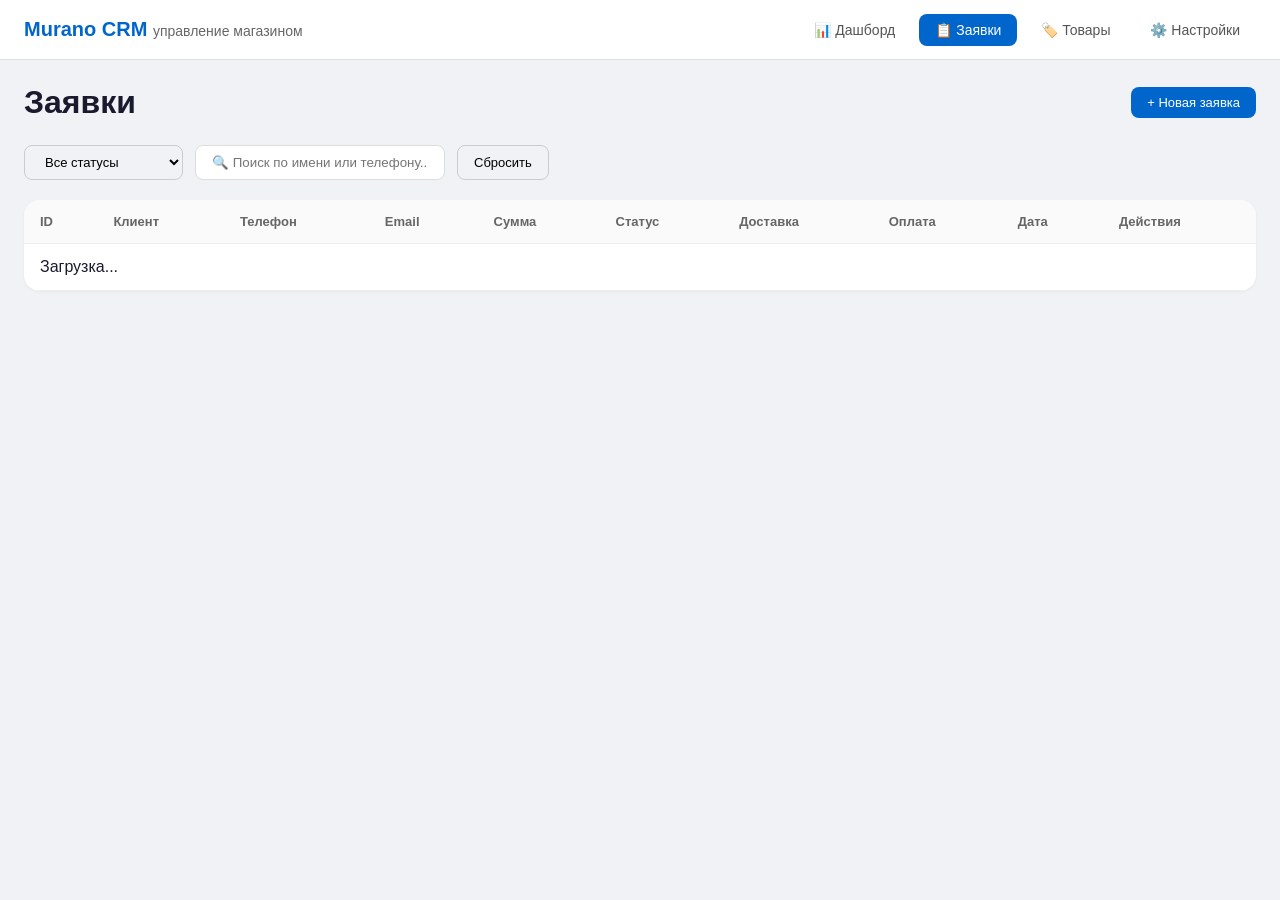
==== orders.html @ fb4918bf "Create orders.html" ====
<!DOCTYPE html>
<html lang="ru">
<head>
    <meta charset="UTF-8">
    <meta name="viewport" content="width=device-width, initial-scale=1.0">
    <title>Murano CRM — Заявки</title>
    <link rel="stylesheet" href="css/crm.css">
</head>
<body>
    <header class="crm-header">
        <div class="logo">Murano CRM <span>управление магазином</span></div>
        <nav class="crm-nav">
            <a href="index.html" class="nav-link">📊 Дашборд</a>
            <a href="orders.html" class="nav-link active">📋 Заявки</a>
            <a href="products.html" class="nav-link">🏷️ Товары</a>
            <a href="settings.html" class="nav-link">⚙️ Настройки</a>
        </nav>
    </header>
    
    <main class="crm-container">
        <div style="display: flex; justify-content: space-between; align-items: center; margin-bottom: 24px;">
            <h1>Заявки</h1>
            <button class="btn btn-primary" onclick="openLeadModal()">+ Новая заявка</button>
        </div>
        
        <!-- Фильтры -->
        <div style="display: flex; gap: 12px; margin-bottom: 20px; flex-wrap: wrap;">
            <select id="status-filter" class="btn btn-outline" style="padding: 8px 16px;" onchange="filterLeads()">
                <option value="all">Все статусы</option>
                <option value="new">🆕 Новые</option>
                <option value="processing">⏳ В обработке</option>
                <option value="completed">✅ Завершённые</option>
                <option value="cancelled">❌ Отменённые</option>
            </select>
            <input type="text" id="search-input" placeholder="🔍 Поиск по имени или телефону..." style="padding: 8px 16px; border: 1px solid #ddd; border-radius: 8px; width: 250px;" onkeyup="filterLeads()">
            <button class="btn btn-outline" onclick="resetFilters()">Сбросить</button>
        </div>
        
        <!-- Таблица заявок -->
        <div class="table-wrapper">
            <table style="width: 100%;">
                <thead>
                    <tr>
                        <th>ID</th>
                        <th>Клиент</th>
                        <th>Телефон</th>
                        <th>Email</th>
                        <th>Сумма</th>
                        <th>Статус</th>
                        <th>Доставка</th>
                        <th>Оплата</th>
                        <th>Дата</th>
                        <th>Действия</th>
                    </tr>
                </thead>
                <tbody id="leads-table-body">
                    <tr><td colspan="10">Загрузка...</td></tr>
                </tbody>
            </table>
        </div>
    </main>
    
    <!-- Модальное окно для редактирования/добавления заявки -->
    <div id="lead-modal" class="modal">
        <div class="modal-content">
            <div class="modal-header">
                <h3 id="modal-title">Новая заявка</h3>
                <span class="modal-close" onclick="closeModal()">&times;</span>
            </div>
            <div id="modal-body">
                <!-- Форма будет вставлена через JS -->
            </div>
        </div>
    </div>
    
    <script src="js/crm-core.js"></script>
    <script src="js/orders.js"></script>
</body>
</html>
---- css/crm.css ----
/* CRM Styles — минималистичная админка */
* {
    margin: 0;
    padding: 0;
    box-sizing: border-box;
}

body {
    font-family: -apple-system, BlinkMacSystemFont, 'Segoe UI', Roboto, sans-serif;
    background: #f0f2f5;
    color: #1a1a2e;
}

/* Шапка CRM */
.crm-header {
    background: white;
    border-bottom: 1px solid #e0e0e0;
    padding: 0 24px;
    height: 60px;
    display: flex;
    align-items: center;
    justify-content: space-between;
    position: sticky;
    top: 0;
    z-index: 100;
}

.logo {
    font-size: 20px;
    font-weight: 600;
    color: #0066cc;
}

.logo span {
    color: #666;
    font-weight: normal;
    font-size: 14px;
}

/* Навигация */
.crm-nav {
    display: flex;
    gap: 8px;
}

.nav-link {
    padding: 8px 16px;
    border-radius: 8px;
    text-decoration: none;
    color: #555;
    font-size: 14px;
    transition: all 0.2s;
}

.nav-link:hover {
    background: #f0f2f5;
}

.nav-link.active {
    background: #0066cc;
    color: white;
}

/* Основной контент */
.crm-container {
    max-width: 1400px;
    margin: 0 auto;
    padding: 24px;
}

/* Карточки на дашборде */
.stats-grid {
    display: grid;
    grid-template-columns: repeat(auto-fit, minmax(200px, 1fr));
    gap: 20px;
    margin-bottom: 32px;
}

.stat-card {
    background: white;
    border-radius: 16px;
    padding: 20px;
    box-shadow: 0 1px 3px rgba(0,0,0,0.05);
    transition: transform 0.2s;
}

.stat-card:hover {
    transform: translateY(-2px);
}

.stat-title {
    font-size: 14px;
    color: #666;
    margin-bottom: 8px;
}

.stat-value {
    font-size: 32px;
    font-weight: 700;
    color: #1a1a2e;
}

.stat-value.small {
    font-size: 24px;
}

/* Таблицы */
.table-wrapper {
    background: white;
    border-radius: 16px;
    overflow: hidden;
    box-shadow: 0 1px 3px rgba(0,0,0,0.05);
}

table {
    width: 100%;
    border-collapse: collapse;
}

th, td {
    padding: 14px 16px;
    text-align: left;
    border-bottom: 1px solid #eee;
}

th {
    background: #fafafa;
    font-weight: 600;
    font-size: 13px;
    color: #666;
}

tr:hover {
    background: #f8f9ff;
}

/* Статусы */
.status-badge {
    display: inline-block;
    padding: 4px 12px;
    border-radius: 20px;
    font-size: 12px;
    font-weight: 500;
}

.status-new { background: #e3f2fd; color: #0066cc; }
.status-processing { background: #fff3e0; color: #ff9800; }
.status-completed { background: #e8f5e9; color: #4caf50; }
.status-cancelled { background: #ffebee; color: #f44336; }

/* Кнопки */
.btn {
    padding: 8px 16px;
    border-radius: 8px;
    border: none;
    cursor: pointer;
    font-size: 13px;
    transition: all 0.2s;
}

.btn-primary {
    background: #0066cc;
    color: white;
}

.btn-primary:hover {
    background: #0052a3;
}

.btn-outline {
    background: transparent;
    border: 1px solid #ccc;
}

.btn-outline:hover {
    background: #f5f5f5;
}

.btn-danger {
    background: #f44336;
    color: white;
}

.btn-danger:hover {
    background: #d32f2f;
}

.btn-sm {
    padding: 4px 12px;
    font-size: 12px;
}

/* Модальное окно */
.modal {
    display: none;
    position: fixed;
    top: 0;
    left: 0;
    width: 100%;
    height: 100%;
    background: rgba(0,0,0,0.5);
    justify-content: center;
    align-items: center;
    z-index: 1000;
}

.modal.active {
    display: flex;
}

.modal-content {
    background: white;
    border-radius: 20px;
    padding: 24px;
    width: 90%;
    max-width: 500px;
    max-height: 80vh;
    overflow-y: auto;
}

.modal-header {
    display: flex;
    justify-content: space-between;
    align-items: center;
    margin-bottom: 20px;
    padding-bottom: 12px;
    border-bottom: 1px solid #eee;
}

.modal-close {
    cursor: pointer;
    font-size: 24px;
    color: #999;
}

.form-group {
    margin-bottom: 16px;
}

.form-group label {
    display: block;
    margin-bottom: 6px;
    font-size: 13px;
    font-weight: 500;
    color: #333;
}

.form-group input,
.form-group select,
.form-group textarea {
    width: 100%;
    padding: 10px 12px;
    border: 1px solid #ddd;
    border-radius: 8px;
    font-size: 14px;
}

.form-actions {
    display: flex;
    gap: 12px;
    justify-content: flex-end;
    margin-top: 24px;
}

/* Карточки товаров */
.products-grid {
    display: grid;
    grid-template-columns: repeat(auto-fill, minmax(280px, 1fr));
    gap: 20px;
    margin-bottom: 24px;
}

.product-card {
    background: white;
    border-radius: 16px;
    padding: 16px;
    box-shadow: 0 1px 3px rgba(0,0,0,0.05);
}

.product-title {
    font-size: 16px;
    font-weight: 600;
    margin-bottom: 8px;
}

.product-price {
    color: #0066cc;
    font-size: 20px;
    font-weight: 700;
    margin: 8px 0;
}

.product-actions {
    display: flex;
    gap: 8px;
    margin-top: 12px;
}

/* Настройки */
.settings-section {
    background: white;
    border-radius: 16px;
    padding: 24px;
    margin-bottom: 24px;
}

.settings-section h3 {
    margin-bottom: 16px;
    padding-bottom: 8px;
    border-bottom: 1px solid #eee;
}

.settings-item {
    display: flex;
    justify-content: space-between;
    align-items: center;
    padding: 12px 0;
    border-bottom: 1px solid #f0f0f0;
}

.method-list {
    list-style: none;
    padding: 0;
}

.method-list li {
    display: flex;
    justify-content: space-between;
    align-items: center;
    padding: 8px 0;
}
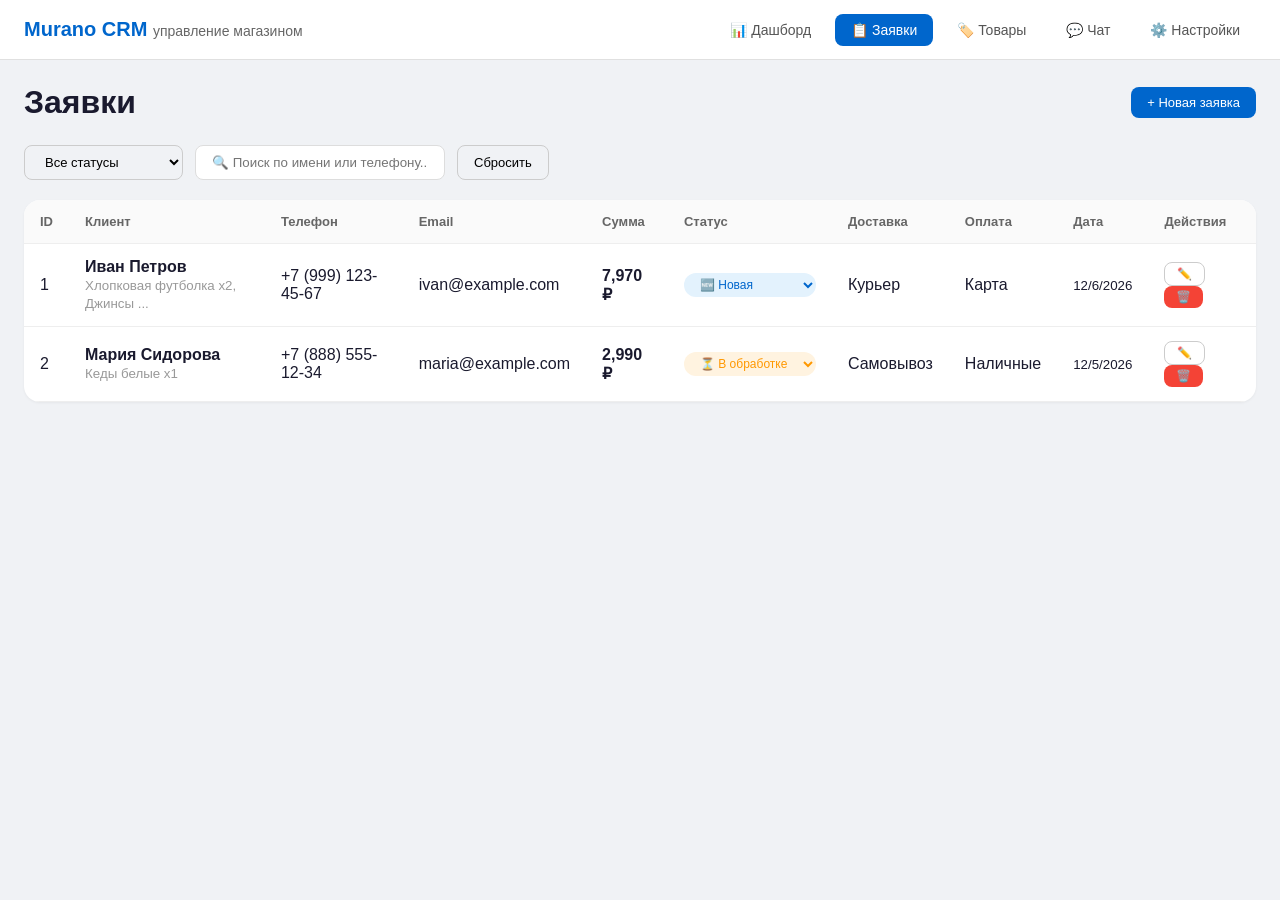
==== commit d40e7e76: "Update orders.html" ====
--- a/orders.html
+++ b/orders.html
@@ -13,6 +13,7 @@
             <a href="index.html" class="nav-link">📊 Дашборд</a>
             <a href="orders.html" class="nav-link active">📋 Заявки</a>
             <a href="products.html" class="nav-link">🏷️ Товары</a>
+            <a href="chat.html" class="nav-link">💬 Чат</a>
             <a href="settings.html" class="nav-link">⚙️ Настройки</a>
         </nav>
     </header>
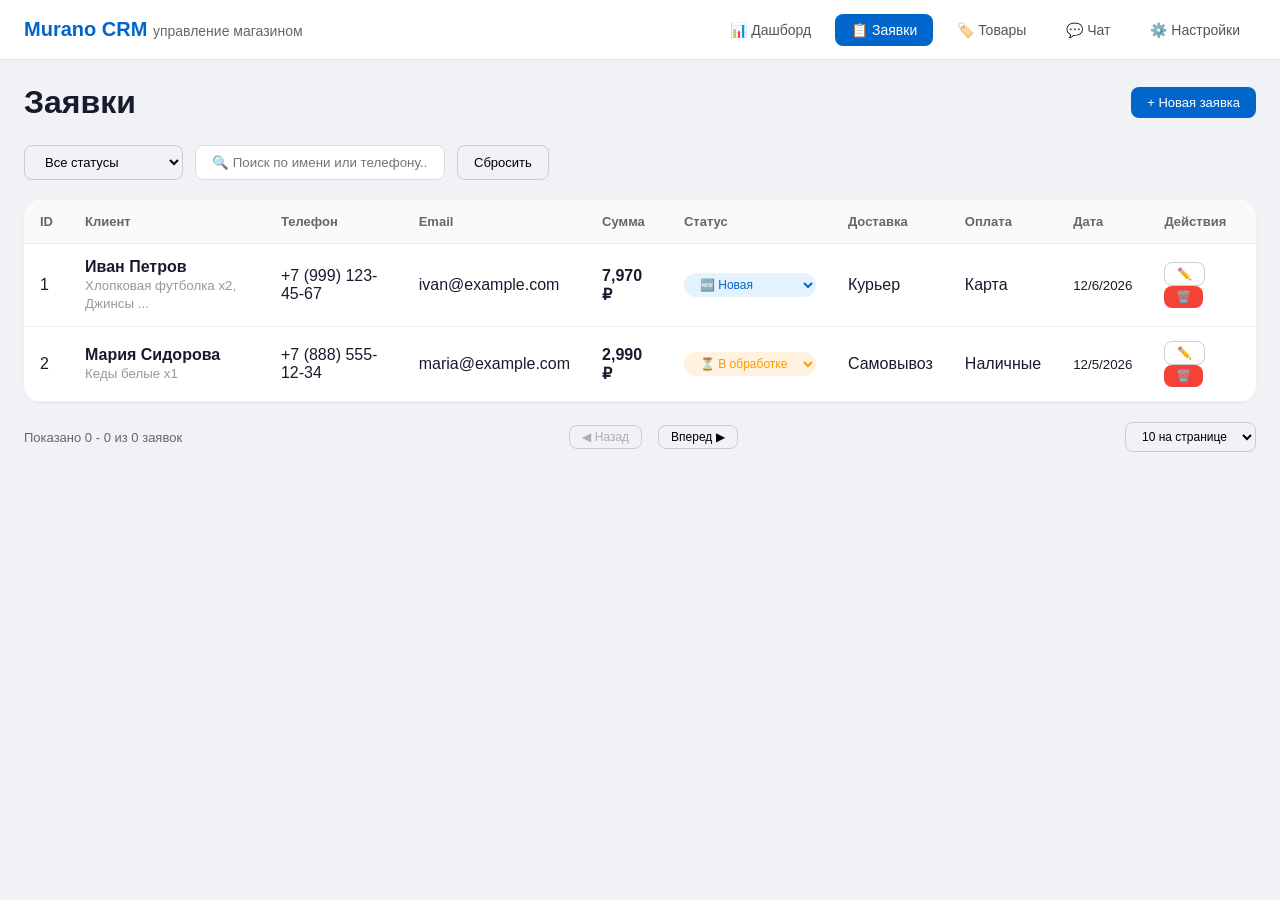
==== commit af4db9f9: "Update orders.html" ====
--- a/orders.html
+++ b/orders.html
@@ -38,27 +38,47 @@
         </div>
         
         <!-- Таблица заявок -->
-        <div class="table-wrapper">
-            <table style="width: 100%;">
-                <thead>
-                    <tr>
-                        <th>ID</th>
-                        <th>Клиент</th>
-                        <th>Телефон</th>
-                        <th>Email</th>
-                        <th>Сумма</th>
-                        <th>Статус</th>
-                        <th>Доставка</th>
-                        <th>Оплата</th>
-                        <th>Дата</th>
-                        <th>Действия</th>
-                    </tr>
-                </thead>
-                <tbody id="leads-table-body">
-                    <tr><td colspan="10">Загрузка...</td></tr>
-                </tbody>
-            </table>
-        </div>
+<div class="table-wrapper">
+    <table style="width: 100%;">
+        <thead>
+            <tr>
+                <th>ID</th>
+                <th>Клиент</th>
+                <th>Телефон</th>
+                <th>Email</th>
+                <th>Сумма</th>
+                <th>Статус</th>
+                <th>Доставка</th>
+                <th>Оплата</th>
+                <th>Дата</th>
+                <th>Действия</th>
+            </tr>
+        </thead>
+        <tbody id="leads-table-body">
+            <tr><td colspan="10">Загрузка...</td></tr>
+        </tbody>
+    </table>
+</div>
+
+<!-- Блок пагинации -->
+<div id="pagination-container" style="display: flex; justify-content: space-between; align-items: center; margin-top: 20px; flex-wrap: wrap; gap: 12px;">
+    <div style="font-size: 13px; color: #666;">
+        Показано <span id="pagination-start">0</span> - <span id="pagination-end">0</span> из <span id="pagination-total">0</span> заявок
+    </div>
+    <div style="display: flex; gap: 8px;">
+        <button id="prev-page" class="btn btn-outline btn-sm" onclick="changePage(-1)" disabled>◀ Назад</button>
+        <span id="page-numbers" style="display: flex; gap: 6px;"></span>
+        <button id="next-page" class="btn btn-outline btn-sm" onclick="changePage(1)">Вперед ▶</button>
+    </div>
+    <div>
+        <select id="per-page-select" class="btn btn-outline btn-sm" onchange="changePerPage()" style="padding: 6px 12px;">
+            <option value="5">5 на странице</option>
+            <option value="10" selected>10 на странице</option>
+            <option value="20">20 на странице</option>
+            <option value="50">50 на странице</option>
+        </select>
+    </div>
+</div>
     </main>
     
     <!-- Модальное окно для редактирования/добавления заявки -->
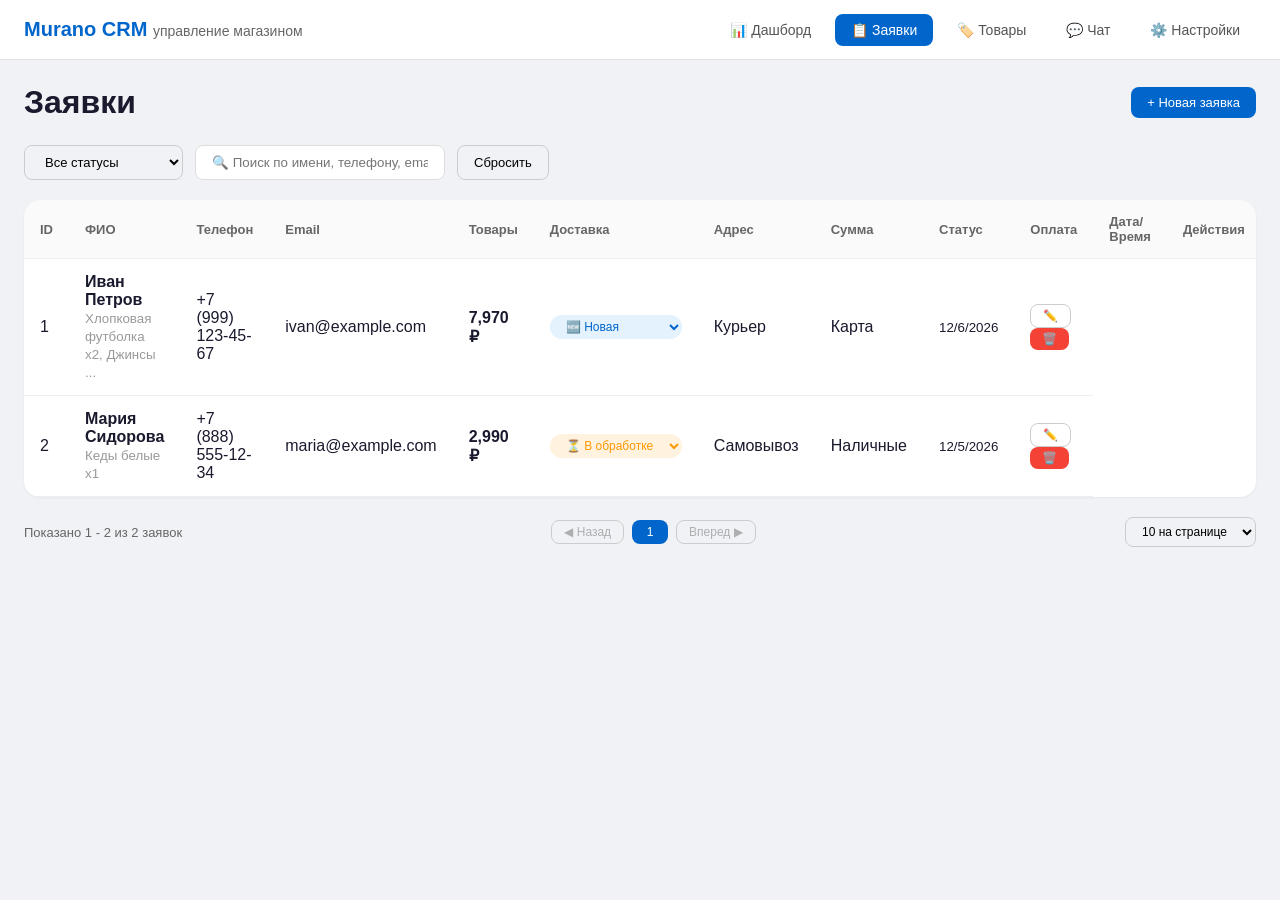
==== commit 6a6e8ba5: "Update orders.html" ====
--- a/orders.html
+++ b/orders.html
@@ -19,7 +19,7 @@
     </header>
     
     <main class="crm-container">
-        <div style="display: flex; justify-content: space-between; align-items: center; margin-bottom: 24px;">
+        <div style="display: flex; justify-content: space-between; align-items: center; margin-bottom: 24px; flex-wrap: wrap; gap: 12px;">
             <h1>Заявки</h1>
             <button class="btn btn-primary" onclick="openLeadModal()">+ Новая заявка</button>
         </div>
@@ -33,64 +33,64 @@
                 <option value="completed">✅ Завершённые</option>
                 <option value="cancelled">❌ Отменённые</option>
             </select>
-            <input type="text" id="search-input" placeholder="🔍 Поиск по имени или телефону..." style="padding: 8px 16px; border: 1px solid #ddd; border-radius: 8px; width: 250px;" onkeyup="filterLeads()">
+            <input type="text" id="search-input" placeholder="🔍 Поиск по имени, телефону, email..." style="padding: 8px 16px; border: 1px solid #ddd; border-radius: 8px; width: 250px;" onkeyup="filterLeads()">
             <button class="btn btn-outline" onclick="resetFilters()">Сбросить</button>
         </div>
         
         <!-- Таблица заявок -->
-<div class="table-wrapper">
-    <table style="width: 100%;">
-        <thead>
-            <tr>
-                <th>ID</th>
-                <th>Клиент</th>
-                <th>Телефон</th>
-                <th>Email</th>
-                <th>Сумма</th>
-                <th>Статус</th>
-                <th>Доставка</th>
-                <th>Оплата</th>
-                <th>Дата</th>
-                <th>Действия</th>
-            </tr>
-        </thead>
-        <tbody id="leads-table-body">
-            <tr><td colspan="10">Загрузка...</td></tr>
-        </tbody>
-    </table>
-</div>
-
-<!-- Блок пагинации -->
-<div id="pagination-container" style="display: flex; justify-content: space-between; align-items: center; margin-top: 20px; flex-wrap: wrap; gap: 12px;">
-    <div style="font-size: 13px; color: #666;">
-        Показано <span id="pagination-start">0</span> - <span id="pagination-end">0</span> из <span id="pagination-total">0</span> заявок
-    </div>
-    <div style="display: flex; gap: 8px;">
-        <button id="prev-page" class="btn btn-outline btn-sm" onclick="changePage(-1)" disabled>◀ Назад</button>
-        <span id="page-numbers" style="display: flex; gap: 6px;"></span>
-        <button id="next-page" class="btn btn-outline btn-sm" onclick="changePage(1)">Вперед ▶</button>
-    </div>
-    <div>
-        <select id="per-page-select" class="btn btn-outline btn-sm" onchange="changePerPage()" style="padding: 6px 12px;">
-            <option value="5">5 на странице</option>
-            <option value="10" selected>10 на странице</option>
-            <option value="20">20 на странице</option>
-            <option value="50">50 на странице</option>
-        </select>
-    </div>
-</div>
+        <div class="table-wrapper" style="overflow-x: auto;">
+            <table style="width: 100%; min-width: 1200px;">
+                <thead>
+                    <tr>
+                        <th>ID</th>
+                        <th>ФИО</th>
+                        <th>Телефон</th>
+                        <th>Email</th>
+                        <th>Товары</th>
+                        <th>Доставка</th>
+                        <th>Адрес</th>
+                        <th>Сумма</th>
+                        <th>Статус</th>
+                        <th>Оплата</th>
+                        <th>Дата/Время</th>
+                        <th>Действия</th>
+                    </tr>
+                </thead>
+                <tbody id="leads-table-body">
+                    <tr><td colspan="12">Загрузка...</td></tr>
+                </tbody>
+            </table>
+        </div>
+        
+        <!-- Блок пагинации -->
+        <div id="pagination-container" style="display: flex; justify-content: space-between; align-items: center; margin-top: 20px; flex-wrap: wrap; gap: 12px;">
+            <div style="font-size: 13px; color: #666;">
+                Показано <span id="pagination-start">0</span> - <span id="pagination-end">0</span> из <span id="pagination-total">0</span> заявок
+            </div>
+            <div style="display: flex; gap: 8px;">
+                <button id="prev-page" class="btn btn-outline btn-sm" onclick="changePage(-1)" disabled>◀ Назад</button>
+                <span id="page-numbers" style="display: flex; gap: 6px;"></span>
+                <button id="next-page" class="btn btn-outline btn-sm" onclick="changePage(1)">Вперед ▶</button>
+            </div>
+            <div>
+                <select id="per-page-select" class="btn btn-outline btn-sm" onchange="changePerPage()" style="padding: 6px 12px;">
+                    <option value="5">5 на странице</option>
+                    <option value="10" selected>10 на странице</option>
+                    <option value="20">20 на странице</option>
+                    <option value="50">50 на странице</option>
+                </select>
+            </div>
+        </div>
     </main>
     
     <!-- Модальное окно для редактирования/добавления заявки -->
     <div id="lead-modal" class="modal">
-        <div class="modal-content">
+        <div class="modal-content" style="max-width: 700px;">
             <div class="modal-header">
                 <h3 id="modal-title">Новая заявка</h3>
                 <span class="modal-close" onclick="closeModal()">&times;</span>
             </div>
-            <div id="modal-body">
-                <!-- Форма будет вставлена через JS -->
-            </div>
+            <div id="modal-body"></div>
         </div>
     </div>
     
